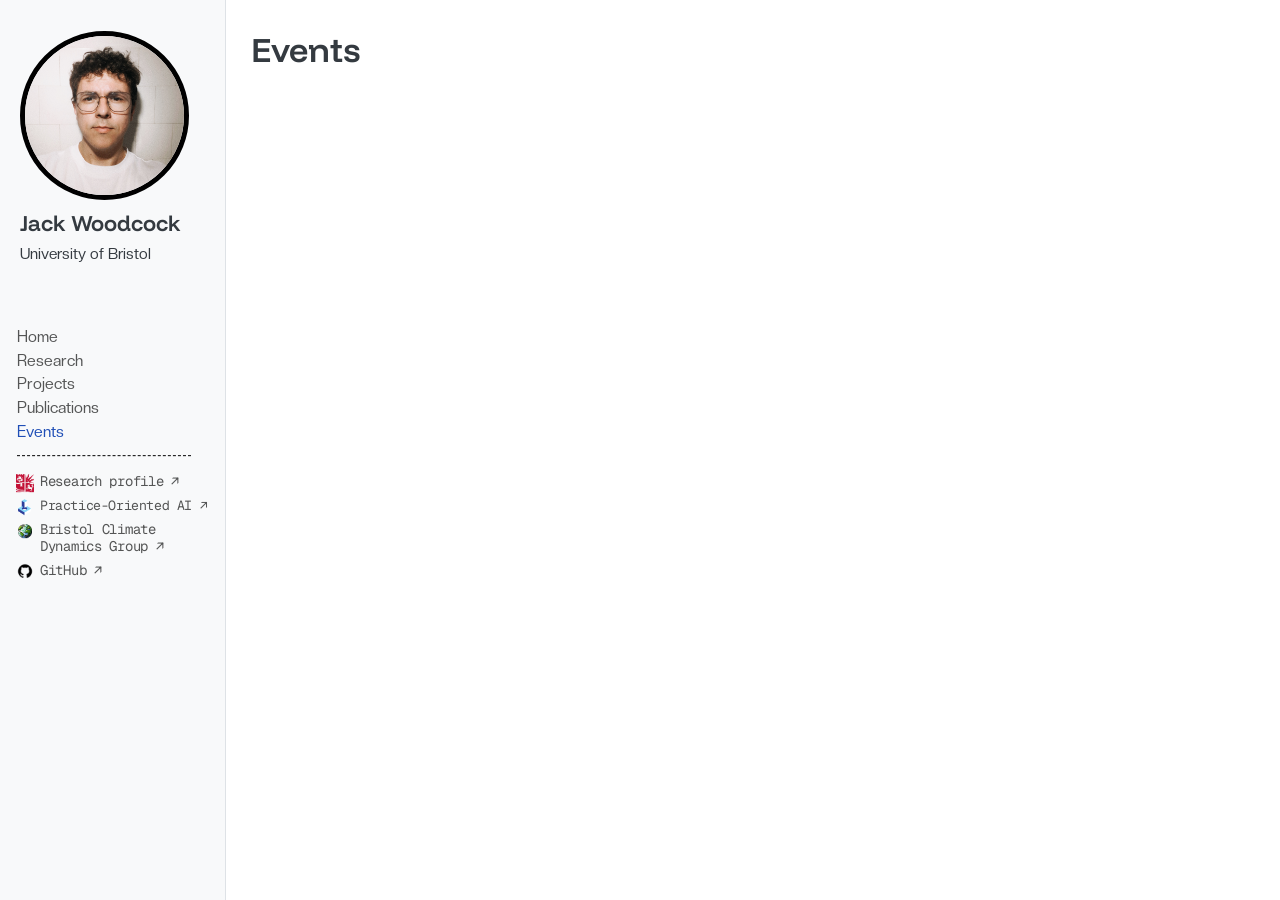
==== events.html @ 0cb57435 "Built site for gh-pages" ====
<!DOCTYPE html>
<html xmlns="http://www.w3.org/1999/xhtml" lang="en" xml:lang="en"><head>

<meta charset="utf-8">
<meta name="generator" content="quarto-1.10.18">

<meta name="viewport" content="width=device-width, initial-scale=1.0, user-scalable=yes">


<title>Events – Jack Woodcock</title>
<style>
/* Default styles provided by pandoc.
** See https://pandoc.org/MANUAL.html#variables-for-html for config info.
*/
span.smallcaps{font-variant: small-caps;}
div.columns{display: flex; gap: 1.5em;}
div.column{flex: auto;}
@media screen {
div.columns{gap: min(4vw, 1.5em);}
div.column{overflow-x: auto;}
}
div.hanging-indent{margin-left: 1.5em; text-indent: -1.5em;}
ul.task-list{list-style: none;}
ul.task-list li input[type="checkbox"] {
  width: 0.8em;
  margin: 0 0.8em 0.2em -1em; /* quarto-specific, see https://github.com/quarto-dev/quarto-cli/issues/4556 */ 
  vertical-align: middle;
}
</style>


<script src="site_libs/quarto-nav/quarto-nav.js"></script>
<script src="site_libs/quarto-nav/headroom.min.js"></script>
<script src="site_libs/clipboard/clipboard.min.js"></script>
<script src="site_libs/quarto-html/quarto.js" type="module"></script>
<script src="site_libs/quarto-html/tabsets/tabsets.js" type="module"></script>
<script src="site_libs/quarto-html/popper.min.js"></script>
<script src="site_libs/quarto-html/tippy.umd.min.js"></script>
<script src="site_libs/quarto-html/anchor.min.js"></script>
<link href="site_libs/quarto-html/tippy.css" rel="stylesheet">
<link href="site_libs/quarto-html/quarto-syntax-highlighting-64a204ab8560d761af7679ceaba22944.css" rel="stylesheet" id="quarto-text-highlighting-styles">
<script src="site_libs/bootstrap/bootstrap.min.js"></script>
<link href="site_libs/bootstrap/bootstrap-icons.css" rel="stylesheet">
<link href="site_libs/bootstrap/bootstrap-1bdbca75b362e6c5a8c09207907ff998.min.css" rel="stylesheet" append-hash="true" id="quarto-bootstrap" data-mode="light">
<script id="quarto-search-options" type="application/json">{
  "language": {
    "search-no-results-text": "No results",
    "search-matching-documents-text": "matching documents",
    "search-copy-link-title": "Copy link to search",
    "search-hide-matches-text": "Hide additional matches",
    "search-more-match-text": "more match in this document",
    "search-more-matches-text": "more matches in this document",
    "search-clear-button-title": "Clear",
    "search-text-placeholder": "",
    "search-detached-cancel-button-title": "Cancel",
    "search-submit-button-title": "Submit",
    "search-label": "Search"
  }
}</script>


<link rel="stylesheet" href="styles.css">
</head>

<body class="nav-sidebar docked quarto-light">

<div id="quarto-search-results"></div>
  <header id="quarto-header" class="headroom fixed-top">
  <nav class="quarto-secondary-nav">
    <div class="container-fluid d-flex">
      <button type="button" class="quarto-btn-toggle btn" data-bs-toggle="collapse" role="button" data-bs-target=".quarto-sidebar-collapse-item" aria-controls="quarto-sidebar" aria-expanded="false" aria-label="Toggle sidebar navigation" onclick="if (window.quartoToggleHeadroom) { window.quartoToggleHeadroom(); }">
        <i class="bi bi-layout-text-sidebar-reverse"></i>
      </button>
        <nav class="quarto-page-breadcrumbs" aria-label="breadcrumb"><ol class="breadcrumb"><li class="breadcrumb-item"><a href="./events.html">Events</a></li></ol></nav>
        <a class="flex-grow-1" role="navigation" data-bs-toggle="collapse" data-bs-target=".quarto-sidebar-collapse-item" aria-controls="quarto-sidebar" aria-expanded="false" aria-label="Toggle sidebar navigation" onclick="if (window.quartoToggleHeadroom) { window.quartoToggleHeadroom(); }">      
        </a>
    </div>
  </nav>
</header>
<!-- content -->
<div id="quarto-content" class="quarto-container page-columns page-rows-contents page-layout-article">
<!-- sidebar -->
  <nav id="quarto-sidebar" class="sidebar collapse collapse-horizontal quarto-sidebar-collapse-item sidebar-navigation docked overflow-auto">
    <div class="pt-lg-2 mt-2 text-left sidebar-header sidebar-header-stacked">
      <a href="./index.html" class="sidebar-logo-link">
      <img src="./assets/images/profile.jpeg" alt="" class="sidebar-logo light-content py-0 d-lg-inline d-none">
      <img src="./assets/images/profile.jpeg" alt="" class="sidebar-logo dark-content py-0 d-lg-inline d-none">
      </a>
    <div class="sidebar-title mb-0 py-0">
      <a href="./">Jack Woodcock</a> 
    </div>
      </div>
    <div class="sidebar-menu-container"> 
    <ul class="list-unstyled mt-1">
        <li class="sidebar-item">
  <div class="sidebar-item-container"> 
  <a href="./index.html" class="sidebar-item-text sidebar-link">
 <span class="menu-text">Home</span></a>
  </div>
</li>
        <li class="sidebar-item">
  <div class="sidebar-item-container"> 
  <a href="./research.html" class="sidebar-item-text sidebar-link">
 <span class="menu-text">Research</span></a>
  </div>
</li>
        <li class="sidebar-item">
  <div class="sidebar-item-container"> 
  <a href="./projects.html" class="sidebar-item-text sidebar-link">
 <span class="menu-text">Projects</span></a>
  </div>
</li>
        <li class="sidebar-item">
  <div class="sidebar-item-container"> 
  <a href="./publications.html" class="sidebar-item-text sidebar-link">
 <span class="menu-text">Publications</span></a>
  </div>
</li>
        <li class="sidebar-item">
  <div class="sidebar-item-container"> 
  <a href="./events.html" class="sidebar-item-text sidebar-link active">
 <span class="menu-text">Events</span></a>
  </div>
</li>
        <li class="sidebar-item">
  <div class="sidebar-item-container"> 
  <a href="https://research-information.bris.ac.uk/en/persons/jack-woodcock/" class="sidebar-item-text sidebar-link" rel="noopener noreferrer" target="_blank">
 <span class="menu-text">Research profile</span></a>
  </div>
</li>
        <li class="sidebar-item">
  <div class="sidebar-item-container"> 
  <a href="https://www.bristol.ac.uk/cdt/practice-oriented-ai/" class="sidebar-item-text sidebar-link" rel="noopener noreferrer" target="_blank">
 <span class="menu-text">Practice-Oriented AI</span></a>
  </div>
</li>
        <li class="sidebar-item">
  <div class="sidebar-item-container"> 
  <a href="https://www.climatebristol.org/" class="sidebar-item-text sidebar-link" rel="noopener noreferrer" target="_blank">
 <span class="menu-text">Bristol Climate Dynamics Group</span></a>
  </div>
</li>
        <li class="sidebar-item">
  <div class="sidebar-item-container"> 
  <a href="https://github.com/UoB-jack" class="sidebar-item-text sidebar-link" rel="noopener noreferrer" target="_blank">
 <span class="menu-text">GitHub</span></a>
  </div>
</li>
    </ul>
    </div>
</nav>
<div id="quarto-sidebar-glass" class="quarto-sidebar-collapse-item" data-bs-toggle="collapse" data-bs-target=".quarto-sidebar-collapse-item"></div>
<!-- margin-sidebar -->
    <div id="quarto-margin-sidebar" class="sidebar margin-sidebar zindex-bottom">
        
    </div>
<!-- main -->
<main class="content" id="quarto-document-content">

<header id="title-block-header" class="quarto-title-block default">
<div class="quarto-title">
<h1 class="title">Events</h1>
</div>



<div class="quarto-title-meta">

    
  
    
  </div>
  


</header>





</main> <!-- /main -->
<script id="quarto-html-after-body" type="application/javascript">
  window.document.addEventListener("DOMContentLoaded", function (event) {
    const icon = "";
    const anchorJS = new window.AnchorJS();
    anchorJS.options = {
      placement: 'right',
      icon: icon
    };
    anchorJS.add('.anchored');
    const isCodeAnnotation = (el) => {
      for (const clz of el.classList) {
        if (clz.startsWith('code-annotation-')) {                     
          return true;
        }
      }
      return false;
    }
    const onCopySuccess = function(e) {
      // button target
      const button = e.trigger;
      // don't keep focus
      button.blur();
      // flash "checked"
      button.classList.add('code-copy-button-checked');
      var currentTitle = button.getAttribute("title");
      button.setAttribute("title", "Copied!");
      let tooltip;
      if (window.bootstrap) {
        button.setAttribute("data-bs-toggle", "tooltip");
        button.setAttribute("data-bs-placement", "left");
        button.setAttribute("data-bs-title", "Copied!");
        tooltip = new bootstrap.Tooltip(button, 
          { trigger: "manual", 
            customClass: "code-copy-button-tooltip",
            offset: [0, -8]});
        tooltip.show();    
      }
      setTimeout(function() {
        if (tooltip) {
          tooltip.hide();
          button.removeAttribute("data-bs-title");
          button.removeAttribute("data-bs-toggle");
          button.removeAttribute("data-bs-placement");
        }
        button.setAttribute("title", currentTitle);
        button.classList.remove('code-copy-button-checked');
      }, 1000);
      // clear code selection
      e.clearSelection();
    }
    const getTextToCopy = function(trigger) {
      const outerScaffold = trigger.parentElement.cloneNode(true);
      const codeEl = outerScaffold.querySelector('code');
      for (const childEl of codeEl.children) {
        if (isCodeAnnotation(childEl)) {
          childEl.remove();
        }
      }
      return codeEl.innerText;
    }
    const clipboard = new window.ClipboardJS('.code-copy-button:not([data-in-quarto-modal])', {
      text: getTextToCopy
    });
    clipboard.on('success', onCopySuccess);
    if (window.document.getElementById('quarto-embedded-source-code-modal')) {
      const clipboardModal = new window.ClipboardJS('.code-copy-button[data-in-quarto-modal]', {
        text: getTextToCopy,
        container: window.document.getElementById('quarto-embedded-source-code-modal')
      });
      clipboardModal.on('success', onCopySuccess);
    }
      var localhostRegex = new RegExp(/^(?:http|https):\/\/localhost\:?[0-9]*\//);
      var mailtoRegex = new RegExp(/^mailto:/);
        var filterRegex = new RegExp('/' + window.location.host + '/');
      var isInternal = (href) => {
          return filterRegex.test(href) || localhostRegex.test(href) || mailtoRegex.test(href);
      }
      // Inspect non-navigation links and adorn them if external
     var links = window.document.querySelectorAll('a[href]:not(.nav-link):not(.navbar-brand):not(.toc-action):not(.sidebar-link):not(.sidebar-item-toggle):not(.pagination-link):not(.no-external):not([aria-hidden]):not(.dropdown-item):not(.quarto-navigation-tool):not(.about-link)');
      for (var i=0; i<links.length; i++) {
        const link = links[i];
        if (!isInternal(link.href)) {
          // undo the damage that might have been done by quarto-nav.js in the case of
          // links that we want to consider external
          if (link.dataset.originalHref !== undefined) {
            link.href = link.dataset.originalHref;
          }
        }
      }
    function tippyHover(el, contentFn, onTriggerFn, onUntriggerFn) {
      const config = {
        allowHTML: true,
        maxWidth: 500,
        delay: 100,
        arrow: false,
        appendTo: function(el) {
            return el.parentElement;
        },
        interactive: true,
        interactiveBorder: 10,
        theme: 'quarto',
        placement: 'bottom-start',
      };
      if (contentFn) {
        config.content = contentFn;
      }
      if (onTriggerFn) {
        config.onTrigger = onTriggerFn;
      }
      if (onUntriggerFn) {
        config.onUntrigger = onUntriggerFn;
      }
      window.tippy(el, config); 
    }
    const noterefs = window.document.querySelectorAll('a[role="doc-noteref"]');
    for (var i=0; i<noterefs.length; i++) {
      const ref = noterefs[i];
      tippyHover(ref, function() {
        // use id or data attribute instead here
        let href = ref.getAttribute('data-footnote-href') || ref.getAttribute('href');
        try { href = new URL(href).hash; } catch {}
        const id = href.replace(/^#\/?/, "");
        const note = window.document.getElementById(id);
        if (note) {
          return note.innerHTML;
        } else {
          return "";
        }
      });
    }
    const xrefs = window.document.querySelectorAll('a.quarto-xref');
    const processXRef = (id, note) => {
      // Strip column container classes
      const stripColumnClz = (el) => {
        el.classList.remove("page-full", "page-columns");
        if (el.children) {
          for (const child of el.children) {
            stripColumnClz(child);
          }
        }
      }
      stripColumnClz(note)
      if (id === null || id.startsWith('sec-')) {
        // Special case sections, only their first couple elements
        const container = document.createElement("div");
        if (note.children && note.children.length > 2) {
          container.appendChild(note.children[0].cloneNode(true));
          for (let i = 1; i < note.children.length; i++) {
            const child = note.children[i];
            if (child.tagName === "P" && child.innerText === "") {
              continue;
            } else {
              container.appendChild(child.cloneNode(true));
              break;
            }
          }
          if (window.Quarto?.typesetMath) {
            window.Quarto.typesetMath(container);
          }
          return container.innerHTML
        } else {
          if (window.Quarto?.typesetMath) {
            window.Quarto.typesetMath(note);
          }
          return note.innerHTML;
        }
      } else {
        // Remove any anchor links if they are present
        const anchorLink = note.querySelector('a.anchorjs-link');
        if (anchorLink) {
          anchorLink.remove();
        }
        if (window.Quarto?.typesetMath) {
          window.Quarto.typesetMath(note);
        }
        if (note.classList.contains("callout")) {
          return note.outerHTML;
        } else {
          return note.innerHTML;
        }
      }
    }
    for (var i=0; i<xrefs.length; i++) {
      const xref = xrefs[i];
      tippyHover(xref, undefined, function(instance) {
        instance.disable();
        let url = xref.getAttribute('href');
        let hash = undefined; 
        if (url.startsWith('#')) {
          hash = url;
        } else {
          try { hash = new URL(url).hash; } catch {}
        }
        if (hash) {
          const id = hash.replace(/^#\/?/, "");
          const note = window.document.getElementById(id);
          if (note !== null) {
            try {
              const html = processXRef(id, note.cloneNode(true));
              instance.setContent(html);
            } finally {
              instance.enable();
              instance.show();
            }
          } else {
            // See if we can fetch this
            fetch(url.split('#')[0])
            .then(res => res.text())
            .then(html => {
              const parser = new DOMParser();
              const htmlDoc = parser.parseFromString(html, "text/html");
              const note = htmlDoc.getElementById(id);
              if (note !== null) {
                const html = processXRef(id, note);
                instance.setContent(html);
              } 
            }).finally(() => {
              instance.enable();
              instance.show();
            });
          }
        } else {
          // See if we can fetch a full url (with no hash to target)
          // This is a special case and we should probably do some content thinning / targeting
          fetch(url)
          .then(res => res.text())
          .then(html => {
            const parser = new DOMParser();
            const htmlDoc = parser.parseFromString(html, "text/html");
            const note = htmlDoc.querySelector('main.content');
            if (note !== null) {
              // This should only happen for chapter cross references
              // (since there is no id in the URL)
              // remove the first header
              if (note.children.length > 0 && note.children[0].tagName === "HEADER") {
                note.children[0].remove();
              }
              const html = processXRef(null, note);
              instance.setContent(html);
            } 
          }).finally(() => {
            instance.enable();
            instance.show();
          });
        }
      }, function(instance) {
      });
    }
        let selectedAnnoteEl;
        const selectorForAnnotation = ( cell, annotation) => {
          let cellAttr = 'data-code-cell="' + cell + '"';
          let lineAttr = 'data-code-annotation="' +  annotation + '"';
          const selector = 'span[' + cellAttr + '][' + lineAttr + ']';
          return selector;
        }
        const selectCodeLines = (annoteEl) => {
          const doc = window.document;
          const targetCell = annoteEl.getAttribute("data-target-cell");
          const targetAnnotation = annoteEl.getAttribute("data-target-annotation");
          const annoteSpan = window.document.querySelector(selectorForAnnotation(targetCell, targetAnnotation));
          const lines = annoteSpan.getAttribute("data-code-lines").split(",");
          const lineIds = lines.map((line) => {
            return targetCell + "-" + line;
          })
          let top = null;
          let height = null;
          let parent = null;
          if (lineIds.length > 0) {
              //compute the position of the single el (top and bottom and make a div)
              const el = window.document.getElementById(lineIds[0]);
              top = el.offsetTop;
              height = el.offsetHeight;
              parent = el.parentElement.parentElement;
            if (lineIds.length > 1) {
              const lastEl = window.document.getElementById(lineIds[lineIds.length - 1]);
              const bottom = lastEl.offsetTop + lastEl.offsetHeight;
              height = bottom - top;
            }
            if (top !== null && height !== null && parent !== null) {
              // cook up a div (if necessary) and position it 
              let div = window.document.getElementById("code-annotation-line-highlight");
              if (div === null) {
                div = window.document.createElement("div");
                div.setAttribute("id", "code-annotation-line-highlight");
                div.style.position = 'absolute';
                parent.appendChild(div);
              }
              div.style.top = top - 2 + "px";
              div.style.height = height + 4 + "px";
              div.style.left = 0;
              let gutterDiv = window.document.getElementById("code-annotation-line-highlight-gutter");
              if (gutterDiv === null) {
                gutterDiv = window.document.createElement("div");
                gutterDiv.setAttribute("id", "code-annotation-line-highlight-gutter");
                gutterDiv.style.position = 'absolute';
                const codeCell = window.document.getElementById(targetCell);
                const gutter = codeCell.querySelector('.code-annotation-gutter');
                gutter.appendChild(gutterDiv);
              }
              gutterDiv.style.top = top - 2 + "px";
              gutterDiv.style.height = height + 4 + "px";
            }
            selectedAnnoteEl = annoteEl;
          }
        };
        const unselectCodeLines = () => {
          const elementsIds = ["code-annotation-line-highlight", "code-annotation-line-highlight-gutter"];
          elementsIds.forEach((elId) => {
            const div = window.document.getElementById(elId);
            if (div) {
              div.remove();
            }
          });
          selectedAnnoteEl = undefined;
        };
          // Handle positioning of the toggle
      window.addEventListener(
        "resize",
        throttle(() => {
          elRect = undefined;
          if (selectedAnnoteEl) {
            selectCodeLines(selectedAnnoteEl);
          }
        }, 10)
      );
      function throttle(fn, ms) {
      let throttle = false;
      let timer;
        return (...args) => {
          if(!throttle) { // first call gets through
              fn.apply(this, args);
              throttle = true;
          } else { // all the others get throttled
              if(timer) clearTimeout(timer); // cancel #2
              timer = setTimeout(() => {
                fn.apply(this, args);
                timer = throttle = false;
              }, ms);
          }
        };
      }
        // Attach click handler to the DT
        const annoteDls = window.document.querySelectorAll('dt[data-target-cell]');
        for (const annoteDlNode of annoteDls) {
          annoteDlNode.addEventListener('click', (event) => {
            const clickedEl = event.target;
            if (clickedEl !== selectedAnnoteEl) {
              unselectCodeLines();
              const activeEl = window.document.querySelector('dt[data-target-cell].code-annotation-active');
              if (activeEl) {
                activeEl.classList.remove('code-annotation-active');
              }
              selectCodeLines(clickedEl);
              clickedEl.classList.add('code-annotation-active');
            } else {
              // Unselect the line
              unselectCodeLines();
              clickedEl.classList.remove('code-annotation-active');
            }
          });
        }
    const findCites = (el) => {
      const parentEl = el.parentElement;
      if (parentEl) {
        const cites = parentEl.dataset.cites;
        if (cites) {
          return {
            el,
            cites: cites.split(' ')
          };
        } else {
          return findCites(el.parentElement)
        }
      } else {
        return undefined;
      }
    };
    var bibliorefs = window.document.querySelectorAll('a[role="doc-biblioref"]');
    for (var i=0; i<bibliorefs.length; i++) {
      const ref = bibliorefs[i];
      const citeInfo = findCites(ref);
      if (citeInfo) {
        tippyHover(citeInfo.el, function() {
          var popup = window.document.createElement('div');
          citeInfo.cites.forEach(function(cite) {
            var citeDiv = window.document.createElement('div');
            citeDiv.classList.add('hanging-indent');
            citeDiv.classList.add('csl-entry');
            var biblioDiv = window.document.getElementById('ref-' + cite);
            if (biblioDiv) {
              citeDiv.innerHTML = biblioDiv.innerHTML;
            }
            popup.appendChild(citeDiv);
          });
          return popup.innerHTML;
        });
      }
    }
  });
  </script>
</div> <!-- /content -->




</body></html>
---- site_libs/quarto-html/tippy.css ----
.tippy-box[data-animation=fade][data-state=hidden]{opacity:0}[data-tippy-root]{max-width:calc(100vw - 10px)}.tippy-box{position:relative;background-color:#333;color:#fff;border-radius:4px;font-size:14px;line-height:1.4;white-space:normal;outline:0;transition-property:transform,visibility,opacity}.tippy-box[data-placement^=top]>.tippy-arrow{bottom:0}.tippy-box[data-placement^=top]>.tippy-arrow:before{bottom:-7px;left:0;border-width:8px 8px 0;border-top-color:initial;transform-origin:center top}.tippy-box[data-placement^=bottom]>.tippy-arrow{top:0}.tippy-box[data-placement^=bottom]>.tippy-arrow:before{top:-7px;left:0;border-width:0 8px 8px;border-bottom-color:initial;transform-origin:center bottom}.tippy-box[data-placement^=left]>.tippy-arrow{right:0}.tippy-box[data-placement^=left]>.tippy-arrow:before{border-width:8px 0 8px 8px;border-left-color:initial;right:-7px;transform-origin:center left}.tippy-box[data-placement^=right]>.tippy-arrow{left:0}.tippy-box[data-placement^=right]>.tippy-arrow:before{left:-7px;border-width:8px 8px 8px 0;border-right-color:initial;transform-origin:center right}.tippy-box[data-inertia][data-state=visible]{transition-timing-function:cubic-bezier(.54,1.5,.38,1.11)}.tippy-arrow{width:16px;height:16px;color:#333}.tippy-arrow:before{content:"";position:absolute;border-color:transparent;border-style:solid}.tippy-content{position:relative;padding:5px 9px;z-index:1}
---- site_libs/quarto-html/quarto-syntax-highlighting-64a204ab8560d761af7679ceaba22944.css ----
/* quarto syntax highlight colors */
:root {
  --quarto-hl-ot-color: #003B4F;
  --quarto-hl-at-color: #657422;
  --quarto-hl-ss-color: #20794D;
  --quarto-hl-an-color: #5E5E5E;
  --quarto-hl-fu-color: #4758AB;
  --quarto-hl-st-color: #20794D;
  --quarto-hl-cf-color: #003B4F;
  --quarto-hl-op-color: #5E5E5E;
  --quarto-hl-er-color: #AD0000;
  --quarto-hl-bn-color: #AD0000;
  --quarto-hl-al-color: #AD0000;
  --quarto-hl-va-color: #111111;
  --quarto-hl-bu-color: inherit;
  --quarto-hl-ex-color: inherit;
  --quarto-hl-pp-color: #AD0000;
  --quarto-hl-in-color: #5E5E5E;
  --quarto-hl-vs-color: #20794D;
  --quarto-hl-wa-color: #5E5E5E;
  --quarto-hl-do-color: #5E5E5E;
  --quarto-hl-im-color: #00769E;
  --quarto-hl-ch-color: #20794D;
  --quarto-hl-dt-color: #AD0000;
  --quarto-hl-fl-color: #AD0000;
  --quarto-hl-co-color: #5E5E5E;
  --quarto-hl-cv-color: #5E5E5E;
  --quarto-hl-cn-color: #8f5902;
  --quarto-hl-sc-color: #5E5E5E;
  --quarto-hl-dv-color: #AD0000;
  --quarto-hl-kw-color: #003B4F;
}

/* other quarto variables */
:root {
  --quarto-font-monospace: SFMono-Regular, Menlo, Monaco, Consolas, "Liberation Mono", "Courier New", monospace;
}

/* syntax highlight based on Pandoc's rules */
pre > code.sourceCode > span {
  color: #003B4F;
}

code.sourceCode > span {
  color: #003B4F;
}

div.sourceCode,
div.sourceCode pre.sourceCode {
  color: #003B4F;
}

/* Normal */
code span {
  color: #003B4F;
}

/* Alert */
code span.al {
  color: #AD0000;
  font-style: inherit;
}

/* Annotation */
code span.an {
  color: #5E5E5E;
  font-style: inherit;
}

/* Attribute */
code span.at {
  color: #657422;
  font-style: inherit;
}

/* BaseN */
code span.bn {
  color: #AD0000;
  font-style: inherit;
}

/* BuiltIn */
code span.bu {
  font-style: inherit;
}

/* ControlFlow */
code span.cf {
  color: #003B4F;
  font-weight: bold;
  font-style: inherit;
}

/* Char */
code span.ch {
  color: #20794D;
  font-style: inherit;
}

/* Constant */
code span.cn {
  color: #8f5902;
  font-style: inherit;
}

/* Comment */
code span.co {
  color: #5E5E5E;
  font-style: inherit;
}

/* CommentVar */
code span.cv {
  color: #5E5E5E;
  font-style: italic;
}

/* Documentation */
code span.do {
  color: #5E5E5E;
  font-style: italic;
}

/* DataType */
code span.dt {
  color: #AD0000;
  font-style: inherit;
}

/* DecVal */
code span.dv {
  color: #AD0000;
  font-style: inherit;
}

/* Error */
code span.er {
  color: #AD0000;
  font-style: inherit;
}

/* Extension */
code span.ex {
  font-style: inherit;
}

/* Float */
code span.fl {
  color: #AD0000;
  font-style: inherit;
}

/* Function */
code span.fu {
  color: #4758AB;
  font-style: inherit;
}

/* Import */
code span.im {
  color: #00769E;
  font-style: inherit;
}

/* Information */
code span.in {
  color: #5E5E5E;
  font-style: inherit;
}

/* Keyword */
code span.kw {
  color: #003B4F;
  font-weight: bold;
  font-style: inherit;
}

/* Operator */
code span.op {
  color: #5E5E5E;
  font-style: inherit;
}

/* Other */
code span.ot {
  color: #003B4F;
  font-style: inherit;
}

/* Preprocessor */
code span.pp {
  color: #AD0000;
  font-style: inherit;
}

/* SpecialChar */
code span.sc {
  color: #5E5E5E;
  font-style: inherit;
}

/* SpecialString */
code span.ss {
  color: #20794D;
  font-style: inherit;
}

/* String */
code span.st {
  color: #20794D;
  font-style: inherit;
}

/* Variable */
code span.va {
  color: #111111;
  font-style: inherit;
}

/* VerbatimString */
code span.vs {
  color: #20794D;
  font-style: inherit;
}

/* Warning */
code span.wa {
  color: #5E5E5E;
  font-style: italic;
}

.prevent-inlining {
  content: "</";
}

/*# sourceMappingURL=9d8d5bb603a83b8298b89080a598c93b.css.map */
---- styles.css ----
@font-face {
  font-family: "Funnel Display";
  src: url("assets/fonts/FunnelDisplay-SemiBold.ttf") format("truetype");
  font-weight: 600;
  font-display: swap;
}

@font-face {
  font-family: "Creato Display";
  src: url("assets/fonts/CreatoDisplay-Regular.otf") format("opentype");
  font-weight: 400;
  font-display: swap;
}

@font-face {
  font-family: "Creato Display";
  src: url("assets/fonts/CreatoDisplay-RegularItalic.otf") format("opentype");
  font-style: italic;
  font-weight: 400;
  font-display: swap;
}

@font-face {
  font-family: "Creato Display";
  src: url("assets/fonts/CreatoDisplay-Bold.otf") format("opentype");
  font-weight: 700;
  font-display: swap;
}

@font-face {
  font-family: "Creato Display";
  src: url("assets/fonts/CreatoDisplay-BoldItalic.otf") format("opentype");
  font-style: italic;
  font-weight: 700;
  font-display: swap;
}

@font-face {
  font-family: "Geist Mono";
  src: url("assets/fonts/GeistMono-Regular.ttf") format("truetype");
  font-weight: 400;
  font-display: swap;
}

:root {
  --bs-body-font-family: "Creato Display", sans-serif;
}

:is(h1, h2, h3, h4, h5, h6, .title, .sidebar-title, .sidebar-navigation a[href^="./"]) {
  font-family: "Funnel Display", sans-serif;
  font-weight: 600;
}

.sidebar-logo {
  aspect-ratio: 1;
  object-fit: cover;
  border: 5px solid #000;
  border-radius: 50%;
}

.sidebar-title::after {
  content: "University of Bristol";
  display: block;
  margin-top: 0.15rem;
  font-family: "Creato Display", sans-serif;
  font-size: 0.9rem;
  font-weight: 400;
}

.sidebar-navigation a[href^="https://"] {
  font-family: "Geist Mono", monospace;
  font-size: 0.82rem;
  letter-spacing: -0.02em;
}

.sidebar-navigation a[href^="https://"] .menu-text {
  position: relative;
  display: inline-block;
  padding-left: 1.35rem;
}

.sidebar-navigation a[href^="https://"] .menu-text::before {
  content: "";
  position: absolute;
  top: var(--logo-y, 0.12rem);
  left: var(--logo-x, 0);
  width: var(--logo-size, 0.9rem);
  height: var(--logo-size, 0.9rem);
  background: var(--link-logo) center / contain no-repeat;
}

.sidebar-navigation a[href^="https://"] .menu-text::after {
  content: " ↗";
}

.sidebar-navigation li:has(a[href^="https://"]) {
  margin-bottom: 0.4rem;
}

.sidebar-navigation li:has(a[href^="https://research-information.bris.ac.uk"]) {
  margin-top: 0.9rem;
  padding-top: 1rem;
  border-top: 1px dashed #000;
}

.sidebar-navigation a[href^="https://research-information.bris.ac.uk"] {
  --link-logo: url("assets/images/logos/uob.png");
  --logo-size: 1.05rem;
  --logo-x: -0.075rem;
  --logo-y: 0.04rem;
}

.sidebar-navigation a[href^="https://www.bristol.ac.uk/cdt/practice-oriented-ai/"] {
  --link-logo: url("assets/images/logos/PrOAI.png");
  --logo-size: 0.96rem;
  --logo-x: -0.03rem;
  --logo-y: 0.09rem;
  font-size: 0.78rem;
  letter-spacing: -0.03em;
  white-space: nowrap;
}

.sidebar-navigation a[href^="https://www.climatebristol.org/"] {
  --link-logo: url("assets/images/logos/BCD.png");
  --logo-size: 0.82rem;
  --logo-x: 0.04rem;
  --logo-y: 0.16rem;
}

.sidebar-navigation a[href^="https://github.com/"] {
  --link-logo: url("assets/images/logos/GH.png");
  --logo-size: 1.05rem;
  --logo-x: -0.075rem;
  --logo-y: 0.04rem;
}

@media (min-width: 992px) {
  #quarto-sidebar {
    position: relative;
  }

  #quarto-sidebar .sidebar-menu-container {
    position: absolute;
    top: 50%;
    right: 1rem;
    left: 1rem;
    transform: translateY(-50%);
  }
}
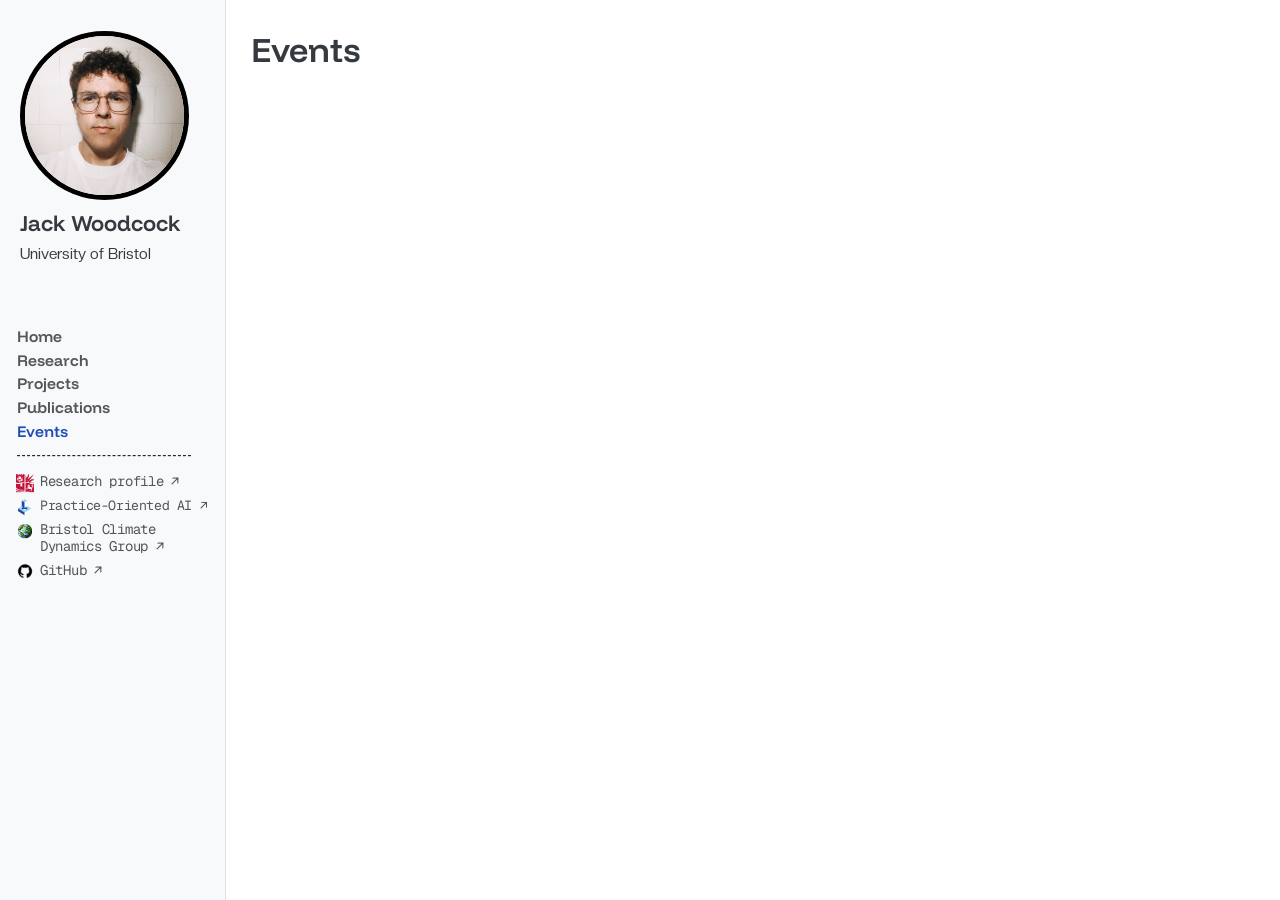
==== commit c3b4f4ff: "Built site for gh-pages" ====
--- a/events.html
+++ b/events.html
@@ -41,7 +41,7 @@
 <link href="site_libs/quarto-html/quarto-syntax-highlighting-64a204ab8560d761af7679ceaba22944.css" rel="stylesheet" id="quarto-text-highlighting-styles">
 <script src="site_libs/bootstrap/bootstrap.min.js"></script>
 <link href="site_libs/bootstrap/bootstrap-icons.css" rel="stylesheet">
-<link href="site_libs/bootstrap/bootstrap-1bdbca75b362e6c5a8c09207907ff998.min.css" rel="stylesheet" append-hash="true" id="quarto-bootstrap" data-mode="light">
+<link href="site_libs/bootstrap/bootstrap-fbc5b4e29cc3cf7a21410927c5af7b66.min.css" rel="stylesheet" append-hash="true" id="quarto-bootstrap" data-mode="light">
 <script id="quarto-search-options" type="application/json">{
   "language": {
     "search-no-results-text": "No results",
@@ -253,7 +253,7 @@
     }
       var localhostRegex = new RegExp(/^(?:http|https):\/\/localhost\:?[0-9]*\//);
       var mailtoRegex = new RegExp(/^mailto:/);
-        var filterRegex = new RegExp('/' + window.location.host + '/');
+        var filterRegex = new RegExp("https:\/\/UoB-jack\.github\.io\/personal_page\/");
       var isInternal = (href) => {
           return filterRegex.test(href) || localhostRegex.test(href) || mailtoRegex.test(href);
       }
--- a/styles.css
+++ b/styles.css
@@ -46,7 +46,7 @@
   --bs-body-font-family: "Creato Display", sans-serif;
 }
 
-:is(h1, h2, h3, h4, h5, h6, .title, .sidebar-title, .sidebar-navigation a[href^="./"]) {
+:is(h1, h2, h3, h4, h5, h6, .title, .sidebar-title, .sidebar-title a, .sidebar-navigation a.sidebar-link:not([target="_blank"])) {
   font-family: "Funnel Display", sans-serif;
   font-weight: 600;
 }
@@ -67,19 +67,19 @@
   font-weight: 400;
 }
 
-.sidebar-navigation a[href^="https://"] {
+.sidebar-navigation a[target="_blank"] {
   font-family: "Geist Mono", monospace;
   font-size: 0.82rem;
   letter-spacing: -0.02em;
 }
 
-.sidebar-navigation a[href^="https://"] .menu-text {
+.sidebar-navigation a[target="_blank"] .menu-text {
   position: relative;
   display: inline-block;
   padding-left: 1.35rem;
 }
 
-.sidebar-navigation a[href^="https://"] .menu-text::before {
+.sidebar-navigation a[target="_blank"] .menu-text::before {
   content: "";
   position: absolute;
   top: var(--logo-y, 0.12rem);
@@ -89,11 +89,11 @@
   background: var(--link-logo) center / contain no-repeat;
 }
 
-.sidebar-navigation a[href^="https://"] .menu-text::after {
+.sidebar-navigation a[target="_blank"] .menu-text::after {
   content: " ↗";
 }
 
-.sidebar-navigation li:has(a[href^="https://"]) {
+.sidebar-navigation li:has(a[target="_blank"]) {
   margin-bottom: 0.4rem;
 }
 
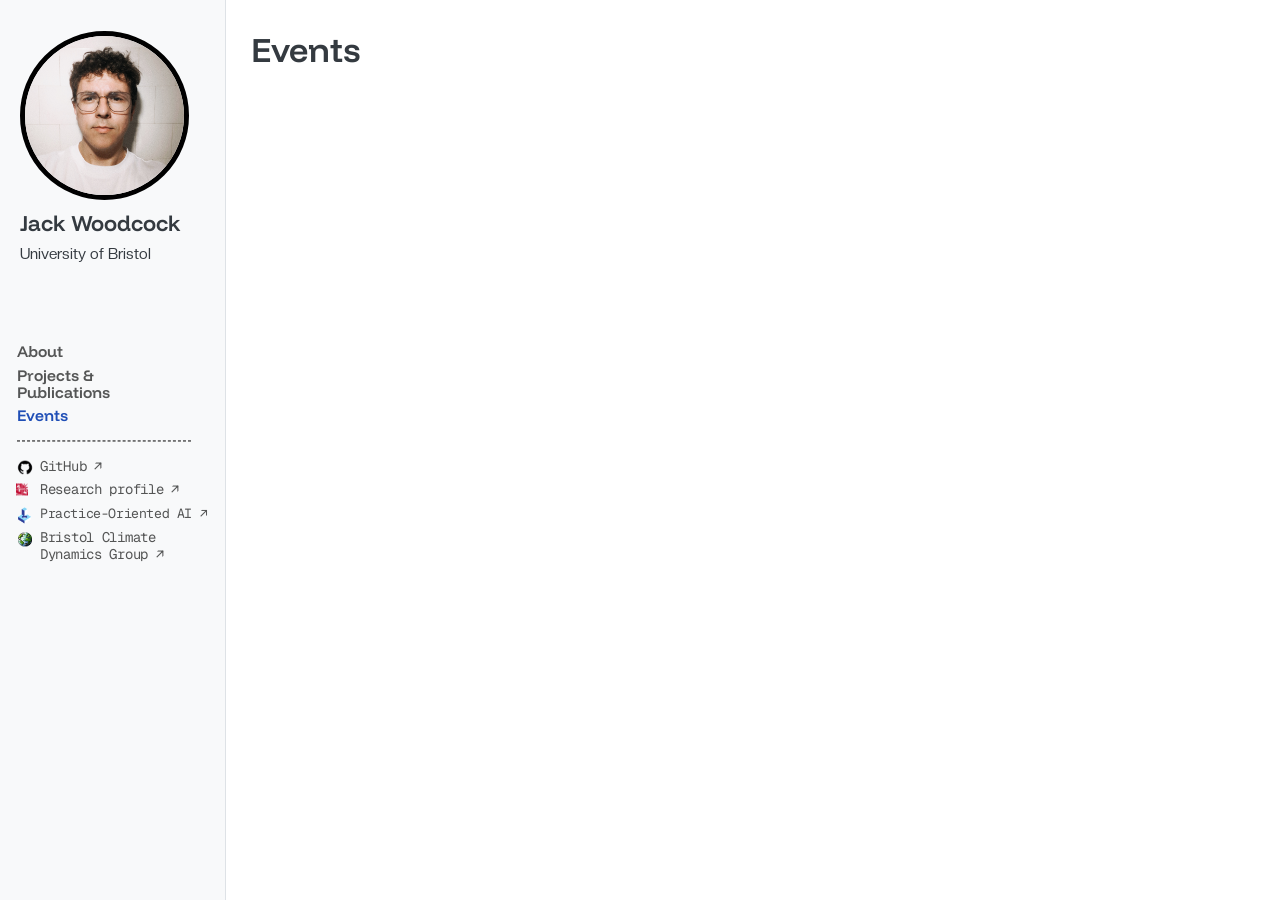
==== commit 5d1dcd10: "Built site for gh-pages" ====
--- a/events.html
+++ b/events.html
@@ -95,25 +95,13 @@
         <li class="sidebar-item">
   <div class="sidebar-item-container"> 
   <a href="./index.html" class="sidebar-item-text sidebar-link">
- <span class="menu-text">Home</span></a>
-  </div>
-</li>
-        <li class="sidebar-item">
-  <div class="sidebar-item-container"> 
-  <a href="./research.html" class="sidebar-item-text sidebar-link">
- <span class="menu-text">Research</span></a>
+ <span class="menu-text">About</span></a>
   </div>
 </li>
         <li class="sidebar-item">
   <div class="sidebar-item-container"> 
   <a href="./projects.html" class="sidebar-item-text sidebar-link">
- <span class="menu-text">Projects</span></a>
-  </div>
-</li>
-        <li class="sidebar-item">
-  <div class="sidebar-item-container"> 
-  <a href="./publications.html" class="sidebar-item-text sidebar-link">
- <span class="menu-text">Publications</span></a>
+ <span class="menu-text">Projects &amp; Publications</span></a>
   </div>
 </li>
         <li class="sidebar-item">
@@ -124,6 +112,12 @@
 </li>
         <li class="sidebar-item">
   <div class="sidebar-item-container"> 
+  <a href="https://github.com/UoB-jack" class="sidebar-item-text sidebar-link" rel="noopener noreferrer" target="_blank">
+ <span class="menu-text">GitHub</span></a>
+  </div>
+</li>
+        <li class="sidebar-item">
+  <div class="sidebar-item-container"> 
   <a href="https://research-information.bris.ac.uk/en/persons/jack-woodcock/" class="sidebar-item-text sidebar-link" rel="noopener noreferrer" target="_blank">
  <span class="menu-text">Research profile</span></a>
   </div>
@@ -138,12 +132,6 @@
   <div class="sidebar-item-container"> 
   <a href="https://www.climatebristol.org/" class="sidebar-item-text sidebar-link" rel="noopener noreferrer" target="_blank">
  <span class="menu-text">Bristol Climate Dynamics Group</span></a>
-  </div>
-</li>
-        <li class="sidebar-item">
-  <div class="sidebar-item-container"> 
-  <a href="https://github.com/UoB-jack" class="sidebar-item-text sidebar-link" rel="noopener noreferrer" target="_blank">
- <span class="menu-text">GitHub</span></a>
   </div>
 </li>
     </ul>
--- a/styles.css
+++ b/styles.css
@@ -97,15 +97,22 @@
   margin-bottom: 0.4rem;
 }
 
-.sidebar-navigation li:has(a[href^="https://research-information.bris.ac.uk"]) {
+.sidebar-navigation li:has(a[href^="https://github.com/UoB-jack"]) {
   margin-top: 0.9rem;
   padding-top: 1rem;
   border-top: 1px dashed #000;
 }
 
+.sidebar-navigation a[href^="https://github.com/UoB-jack"] {
+  --link-logo: url("assets/images/logos/GH.png");
+  --logo-size: 1.05rem;
+  --logo-x: -0.075rem;
+  --logo-y: 0.04rem;
+}
+
 .sidebar-navigation a[href^="https://research-information.bris.ac.uk"] {
   --link-logo: url("assets/images/logos/uob.png");
-  --logo-size: 1.05rem;
+  --logo-size: 0.75rem;
   --logo-x: -0.075rem;
   --logo-y: 0.04rem;
 }
@@ -127,13 +134,6 @@
   --logo-y: 0.16rem;
 }
 
-.sidebar-navigation a[href^="https://github.com/"] {
-  --link-logo: url("assets/images/logos/GH.png");
-  --logo-size: 1.05rem;
-  --logo-x: -0.075rem;
-  --logo-y: 0.04rem;
-}
-
 @media (min-width: 992px) {
   #quarto-sidebar {
     position: relative;
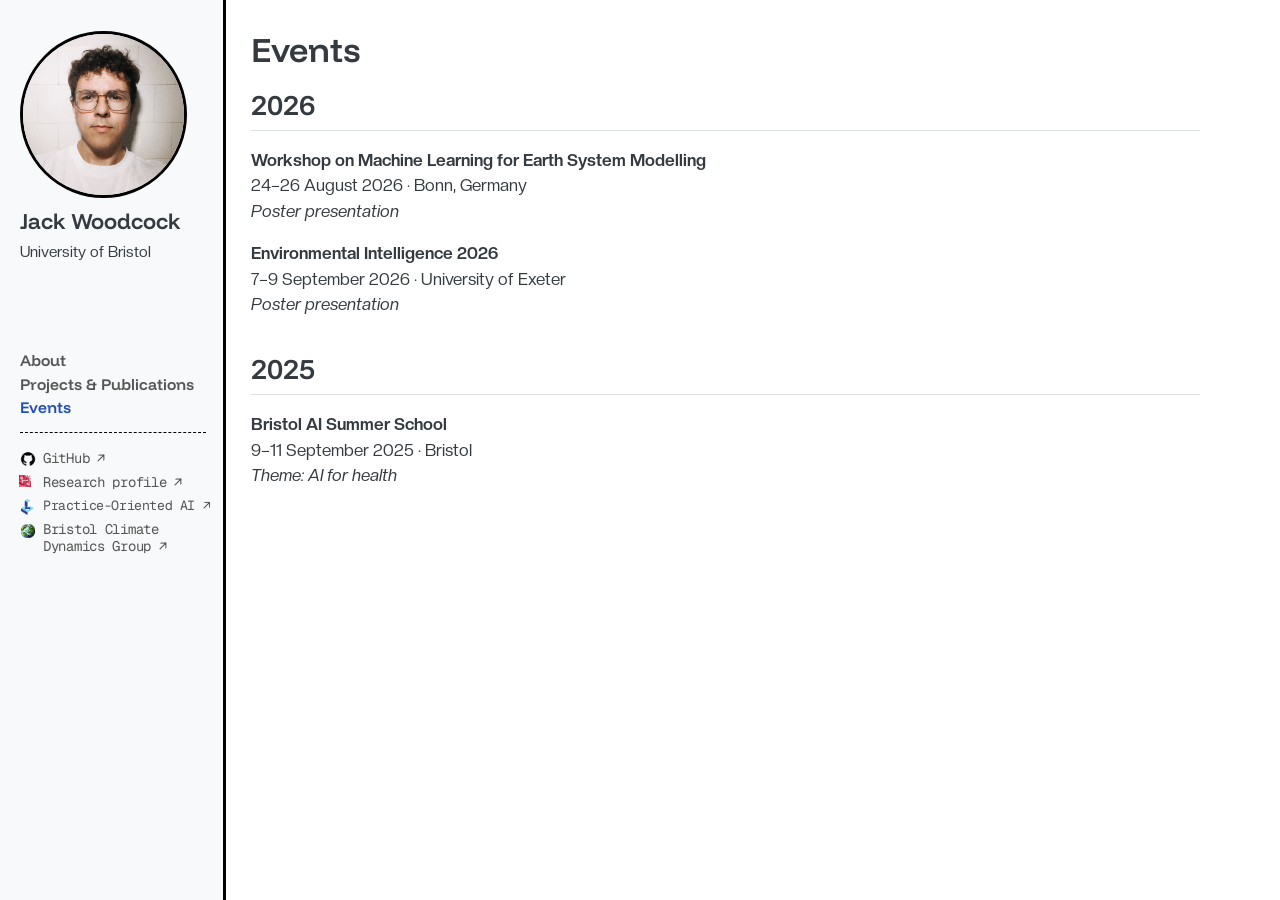
==== commit daedcebc: "Built site for gh-pages" ====
--- a/events.html
+++ b/events.html
@@ -62,7 +62,7 @@
 <link rel="stylesheet" href="styles.css">
 </head>
 
-<body class="nav-sidebar docked quarto-light">
+<body class="nav-sidebar docked fullcontent quarto-light">
 
 <div id="quarto-search-results"></div>
   <header id="quarto-header" class="headroom fixed-top">
@@ -139,9 +139,7 @@
 </nav>
 <div id="quarto-sidebar-glass" class="quarto-sidebar-collapse-item" data-bs-toggle="collapse" data-bs-target=".quarto-sidebar-collapse-item"></div>
 <!-- margin-sidebar -->
-    <div id="quarto-margin-sidebar" class="sidebar margin-sidebar zindex-bottom">
-        
-    </div>
+    
 <!-- main -->
 <main class="content" id="quarto-document-content">
 
@@ -164,8 +162,23 @@
 </header>
 
 
-
-
+<section id="section" class="level2">
+<h2 class="anchored" data-anchor-id="section">2026</h2>
+<p><strong>Workshop on Machine Learning for Earth System Modelling</strong><br>
+24–26 August 2026 · Bonn, Germany<br>
+<em>Poster presentation</em></p>
+<p><strong>Environmental Intelligence 2026</strong><br>
+7–9 September 2026 · University of Exeter<br>
+<em>Poster presentation</em></p>
+</section>
+<section id="section-1" class="level2">
+<h2 class="anchored" data-anchor-id="section-1">2025</h2>
+<p><strong>Bristol AI Summer School</strong><br>
+9–11 September 2025 · Bristol<br>
+<em>Theme: AI for health</em></p>
+
+
+</section>
 
 </main> <!-- /main -->
 <script id="quarto-html-after-body" type="application/javascript">
--- a/styles.css
+++ b/styles.css
@@ -54,8 +54,12 @@
 .sidebar-logo {
   aspect-ratio: 1;
   object-fit: cover;
-  border: 5px solid #000;
+  border: 3px solid #000;
   border-radius: 50%;
+}
+
+#quarto-sidebar {
+  border-right: 3px solid #000 !important;
 }
 
 .sidebar-title::after {
@@ -134,16 +138,94 @@
   --logo-y: 0.16rem;
 }
 
+@media (max-width: 991.98px) {
+  #quarto-header,
+  #quarto-header .quarto-secondary-nav,
+  #quarto-header .container-fluid {
+    height: 0;
+    min-height: 0;
+    padding: 0;
+    background: transparent;
+    border: 0;
+    box-shadow: none;
+  }
+
+  #quarto-header .quarto-page-breadcrumbs,
+  #quarto-header .flex-grow-1 {
+    display: none;
+  }
+
+  #quarto-header .quarto-btn-toggle {
+    position: fixed;
+    top: calc(1rem + env(safe-area-inset-top));
+    left: 1.5rem;
+    z-index: 1050;
+    display: grid !important;
+    width: 2.8rem;
+    height: 1.8rem;
+    padding: 0;
+    place-items: center;
+    color: #000;
+    background: #fff;
+    border: 3px solid #000;
+    border-radius: 999px;
+    box-shadow: none;
+  }
+
+  #quarto-header .quarto-btn-toggle i {
+    display: none;
+  }
+
+  #quarto-header .quarto-btn-toggle::before {
+    content: "";
+    position: absolute;
+    top: 50%;
+    left: 50%;
+    width: 1.4rem;
+    height: 0.3rem;
+    background:
+      radial-gradient(circle at 0.15rem 50%, #000 0 0.15rem, transparent 0.16rem),
+      radial-gradient(circle at 50% 50%, #000 0 0.15rem, transparent 0.16rem),
+      radial-gradient(circle at calc(100% - 0.15rem) 50%, #000 0 0.15rem, transparent 0.16rem);
+    transform: translate(-50%, -50%);
+  }
+
+  #quarto-header .quarto-btn-toggle::after {
+    display: none;
+  }
+
+  #quarto-sidebar .sidebar-logo.light-content {
+    display: inline-block !important;
+    width: 10rem;
+    max-width: 60%;
+  }
+
+  #quarto-document-content {
+    padding-top: 4rem !important;
+  }
+}
+
 @media (min-width: 992px) {
   #quarto-sidebar {
-    position: relative;
+    display: flex !important;
+    flex-direction: column;
   }
 
   #quarto-sidebar .sidebar-menu-container {
-    position: absolute;
-    top: 50%;
-    right: 1rem;
-    left: 1rem;
-    transform: translateY(-50%);
-  }
-}
+    margin-top: clamp(2rem, 7vh, 4rem);
+    margin-bottom: auto;
+  }
+
+  body.about-page {
+    overflow-y: hidden;
+  }
+
+  body.about-page #quarto-document-content {
+    display: flex;
+    height: 100vh;
+    height: 100dvh;
+    flex-direction: column;
+    justify-content: center;
+    overflow-y: auto;
+  }
+}
